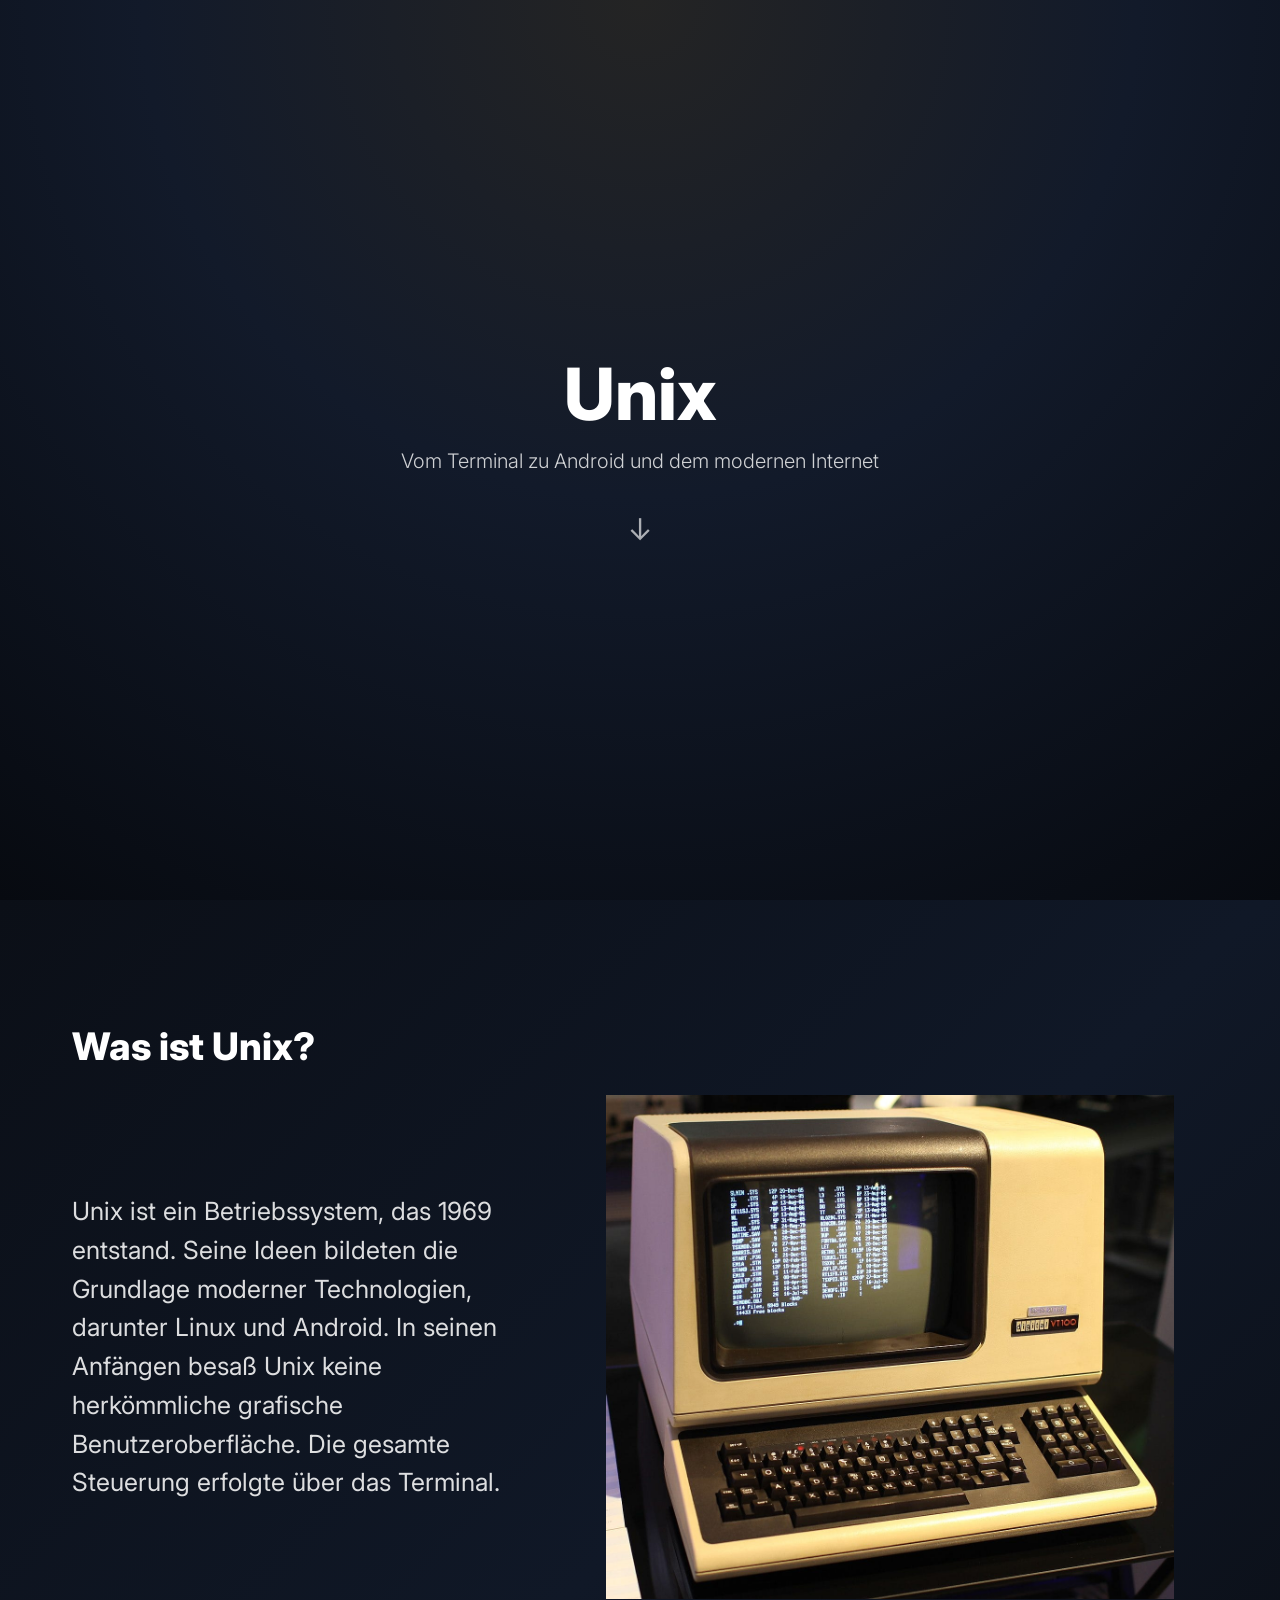
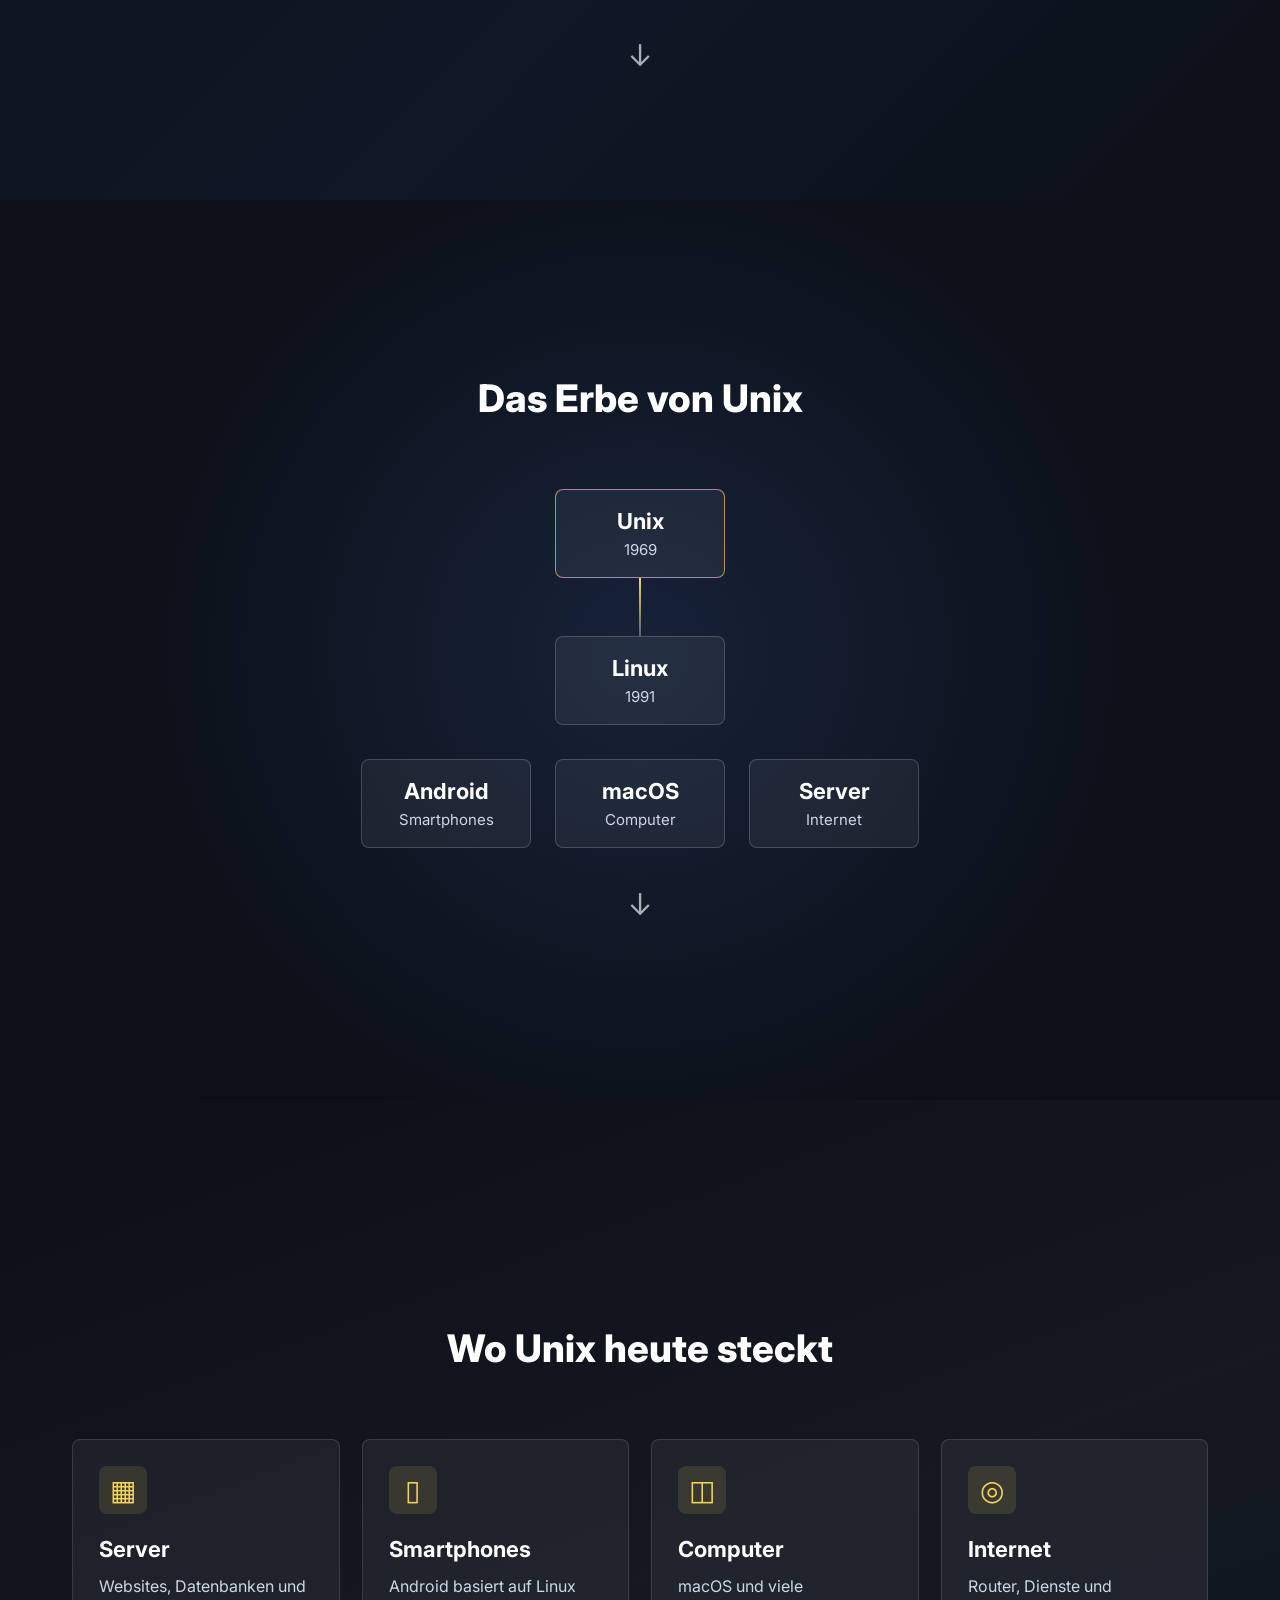
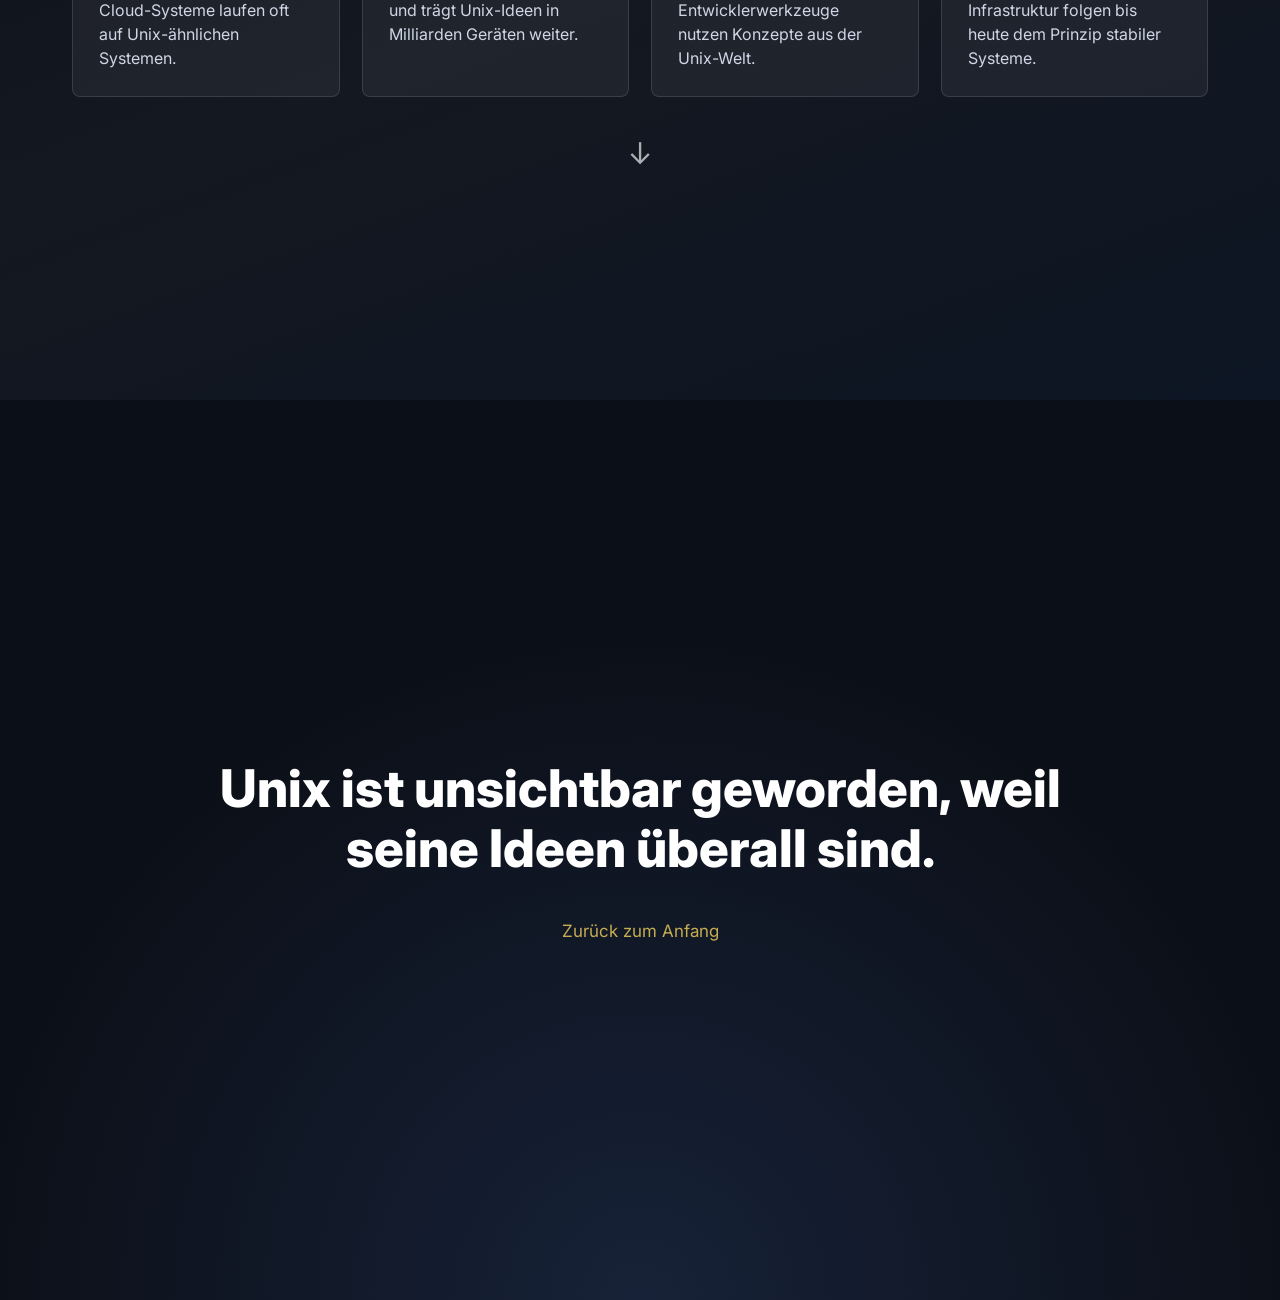
==== index.html @ d76456ea "rename" ====
<!DOCTYPE html>
<html lang="de">
<head>
    <meta charset="UTF-8">
    <meta name="viewport" content="width=device-width, initial-scale=1.0">
    <link rel="preconnect" href="https://fonts.googleapis.com">
    <link rel="preconnect" href="https://fonts.gstatic.com" crossorigin>
    <link href="https://fonts.googleapis.com/css2?family=Inter:wght@300;400;600;800&display=swap" rel="stylesheet">
    <link rel="stylesheet" href="style.css">
    <title>Unix</title>
</head>
<body>
    <section class="hero" id="hero">
        <h1>Unix</h1>
        <p>Vom Terminal zu Android und dem modernen Internet</p>
        <a href="#about" class="arrow" aria-label="Zur naechsten Sektion">&darr;</a>
    </section>

    <section class="about" id="about">
        <h2>Was ist Unix?</h2>
        <div class="about-content">
            <div class="text-box">
                <p>
                    Unix ist ein Betriebssystem, das 1969 entstand.
                    Seine Ideen bildeten die Grundlage moderner Technologien,
                    darunter Linux und Android. In seinen Anf&auml;ngen besa&szlig; Unix
                    keine herk&ouml;mmliche grafische Benutzeroberfl&auml;che. Die gesamte
                    Steuerung erfolgte &uuml;ber das Terminal.
                </p>
            </div>
            <div class="image-box">
                <img src="unix.jpg" alt="Unix Terminal">
            </div>
        </div>
        <a href="#legacy" class="arrow" aria-label="Zur naechsten Sektion">&darr;</a>
    </section>

    <section class="legacy" id="legacy">
        <div class="section-heading">
            
            <h2>Das Erbe von Unix</h2>
        </div>

        <div class="timeline">
            <div class="timeline-node main-node">
                <strong>Unix</strong>
                <span>1969</span>
            </div>
            <div class="timeline-line"></div>
            <div class="timeline-node">
                <strong>Linux</strong>
                <span>1991</span>
            </div>
            <div class="timeline-branches">
                <div class="timeline-node">
                    <strong>Android</strong>
                    <span>Smartphones</span>
                </div>
                <div class="timeline-node">
                    <strong>macOS</strong>
                    <span>Computer</span>
                </div>
                <div class="timeline-node">
                    <strong>Server</strong>
                    <span>Internet</span>
                </div>
            </div>
        </div>

        <a href="#uses" class="arrow" aria-label="Zur naechsten Sektion">&darr;</a>
    </section>

    <section class="uses" id="uses">
        <div class="section-heading">
            <h2>Wo Unix heute steckt</h2>
        </div>

        <div class="use-cards">
            <article class="use-card">
                <div class="card-icon">&#9638;</div>
                <h3>Server</h3>
                <p>Websites, Datenbanken und Cloud-Systeme laufen oft auf Unix-&auml;hnlichen Systemen.</p>
            </article>
            <article class="use-card">
                <div class="card-icon">&#9647;</div>
                <h3>Smartphones</h3>
                <p>Android basiert auf Linux und tr&auml;gt Unix-Ideen in Milliarden Ger&auml;ten weiter.</p>
            </article>
            <article class="use-card">
                <div class="card-icon">&#9707;</div>
                <h3>Computer</h3>
                <p>macOS und viele Entwicklerwerkzeuge nutzen Konzepte aus der Unix-Welt.</p>
            </article>
            <article class="use-card">
                <div class="card-icon">&#9678;</div>
                <h3>Internet</h3>
                <p>Router, Dienste und Infrastruktur folgen bis heute dem Prinzip stabiler Systeme.</p>
            </article>
        </div>

        <a href="#quote" class="arrow" aria-label="Zur naechsten Sektion">&darr;</a>
    </section>

    <section class="quote-section" id="quote">
        <blockquote>
            Unix ist unsichtbar geworden, weil seine Ideen &uuml;berall sind.
        </blockquote>
        <a href="#hero" class="back-link">Zur&uuml;ck zum Anfang</a>
    </section>
</body>
</html>
---- style.css ----
html
{
    scroll-behavior: smooth;
}

body
{
    margin: 0;
    font-family: 'Inter', sans-serif;
    color: white;
    background: #0b0f17;
    box-sizing: border-box;
}

*
{
    box-sizing: inherit;
}

section
{
    min-height: 100vh;
    padding: 48px 72px;
    display: flex;
    flex-direction: column;
    justify-content: center;
    overflow: hidden;
}

.hero
{
    align-items: center;
    text-align: center;
    background: radial-gradient(circle at top, #242424, #121a2a 45%, #070a10 100%);
}

.hero h1
{
    font-size: 72px;
    font-weight: 800;
    margin: 0;
}

.hero p
{
    font-size: 20px;
    font-weight: 300;
    opacity: 0.8;
    margin: 12px 0 0;
    max-width: 560px;
}

.arrow
{
    width: 44px;
    height: 44px;
    margin: 34px auto 0;
    display: flex;
    justify-content: center;
    align-items: center;
    color: white;
    font-size: 30px;
    line-height: 1;
    opacity: 0.65;
    text-decoration: none;
    transition: 0.2s;
}

.arrow:hover,
.back-link:hover
{
    opacity: 1;
    transform: translateY(4px);
}

.about
{
    background: linear-gradient(135deg, #0b0f17 0%, #101827 58%, #0b0f17 100%);
}

.about h2,
.section-heading h2
{
    font-size: 38px;
    font-weight: 800;
    margin: 0;
    margin-bottom: 26px;
    color: white;
}
.about-content
{
    display: flex;
    align-items: center;
    gap: 46px;
}

.text-box
{
    flex: 5;
    max-width: 560px;
}

.text-box p
{
    font-size: 25px;
    line-height: 1.55;
    opacity: 0.86;
    margin: 0;
}

.image-box
{
    flex: 7;
    min-width: 0;
    display: flex;
    justify-content: center;
}

.image-box img
{
    width: 100%;
    max-height: 56vh;
    object-fit: contain;
    border-radius: 8px;
}

.legacy
{
    align-items: center;
    background: radial-gradient(circle at center, #172238 0%, #0b0f17 68%);
    text-align: center;
}

.section-heading
{
    display: flex;
    flex-direction: column;
    align-items: center;
    gap: 8px;
    margin-bottom: 42px;
}

.section-heading span
{
    font-size: 14px;
    font-weight: 800;
    color: #f4d35e;
    opacity: 0.9;
}

.timeline
{
    width: min(960px, 100%);
    display: flex;
    flex-direction: column;
    align-items: center;
}

.timeline-node
{
    min-width: 170px;
    padding: 18px 22px;
    border: 1px solid rgba(255, 255, 255, 0.18);
    border-radius: 8px;
    background: rgba(255, 255, 255, 0.06);
    display: flex;
    flex-direction: column;
    gap: 6px;
}

.timeline-node strong
{
    font-size: 22px;
}

.timeline-node span
{
    font-size: 15px;
    color: #cfd6e6;
}

.main-node
{
    border-color: rgba(244, 211, 94, 0.65);
}

.timeline-line
{
    width: 2px;
    height: 58px;
    background: linear-gradient(#f4d35e, rgba(255, 255, 255, 0.3));
}

.timeline-branches
{
    width: 100%;
    margin-top: 34px;
    display: flex;
    justify-content: center;
    gap: 24px;
}

.uses
{
    background: linear-gradient(160deg, #0b0f17 0%, #141820 52%, #0d1624 100%);
}

.use-cards
{
    display: flex;
    gap: 22px;
    justify-content: center;
    align-items: stretch;
}

.use-card
{
    flex: 1;
    min-height: 250px;
    padding: 26px;
    border: 1px solid rgba(255, 255, 255, 0.12);
    border-radius: 8px;
    background: rgba(255, 255, 255, 0.055);
    display: flex;
    flex-direction: column;
    justify-content: flex-start;
}

.card-icon
{
    width: 48px;
    height: 48px;
    margin-bottom: 22px;
    display: flex;
    justify-content: center;
    align-items: center;
    border-radius: 8px;
    background: rgba(244, 211, 94, 0.12);
    color: #f4d35e;
    font-size: 28px;
}

.use-card h3
{
    font-size: 22px;
    margin: 0 0 12px;
}

.use-card p
{
    font-size: 16px;
    line-height: 1.5;
    margin: 0;
    color: #cfd6e6;
}

.quote-section
{
    align-items: center;
    text-align: center;
    background: radial-gradient(circle at bottom, #172238 0%, #0b0f17 62%);
}

.quote-section blockquote
{
    max-width: 920px;
    margin: 0;
    font-size: 52px;
    line-height: 1.16;
    font-weight: 800;
}

.back-link
{
    margin-top: 42px;
    color: #f4d35e;
    font-size: 17px;
    text-decoration: none;
    opacity: 0.8;
    transition: 0.2s;
}

@media (max-width: 900px)
{
    section
    {
        padding: 36px 24px;
    }

    .hero h1
    {
        font-size: 56px;
    }

    .about-content,
    .timeline-branches,
    .use-cards
    {
        flex-direction: column;
    }

    .about-content
    {
        gap: 28px;
    }

    .text-box
    {
        max-width: none;
    }

    .text-box p
    {
        font-size: 18px;
        line-height: 1.45;
    }

    .image-box img
    {
        max-height: 34vh;
    }

    .timeline-node
    {
        width: 100%;
    }

    .use-card
    {
        min-height: auto;
    }

    .quote-section blockquote
    {
        font-size: 36px;
    }
}
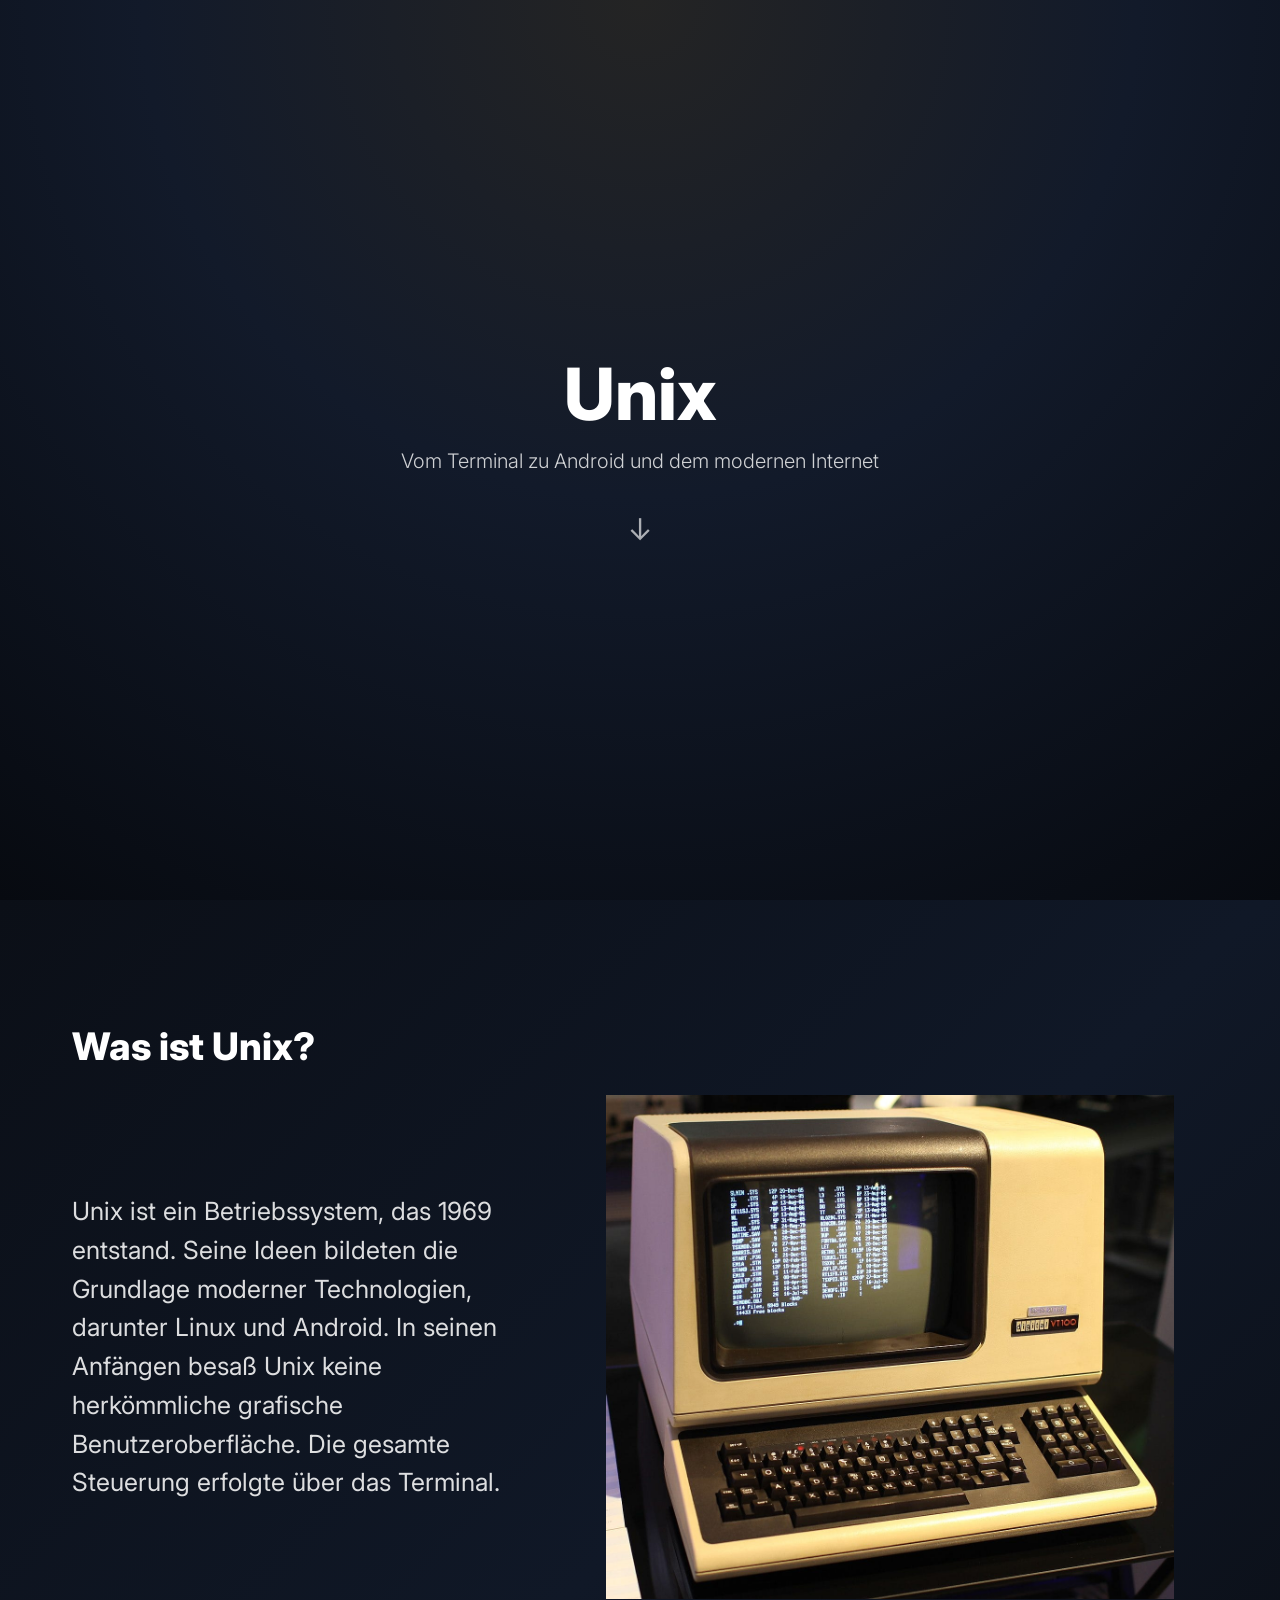
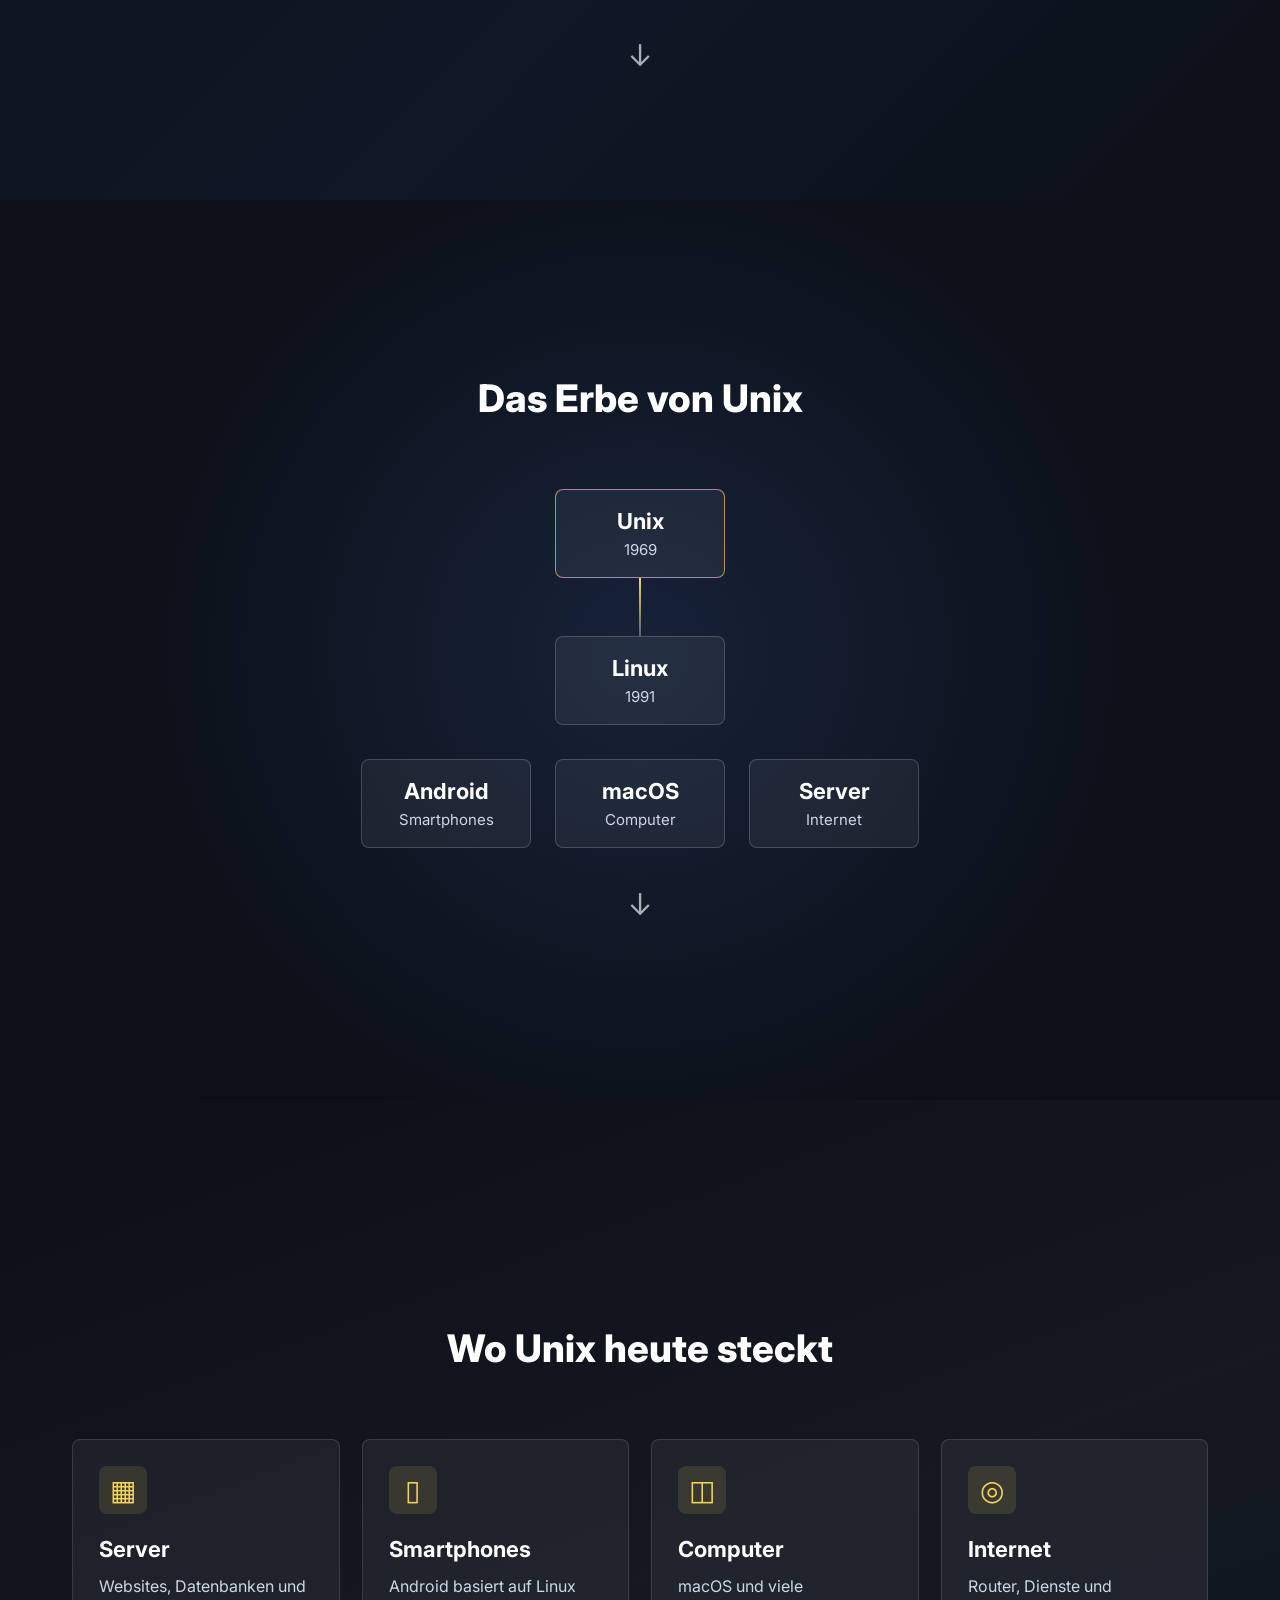
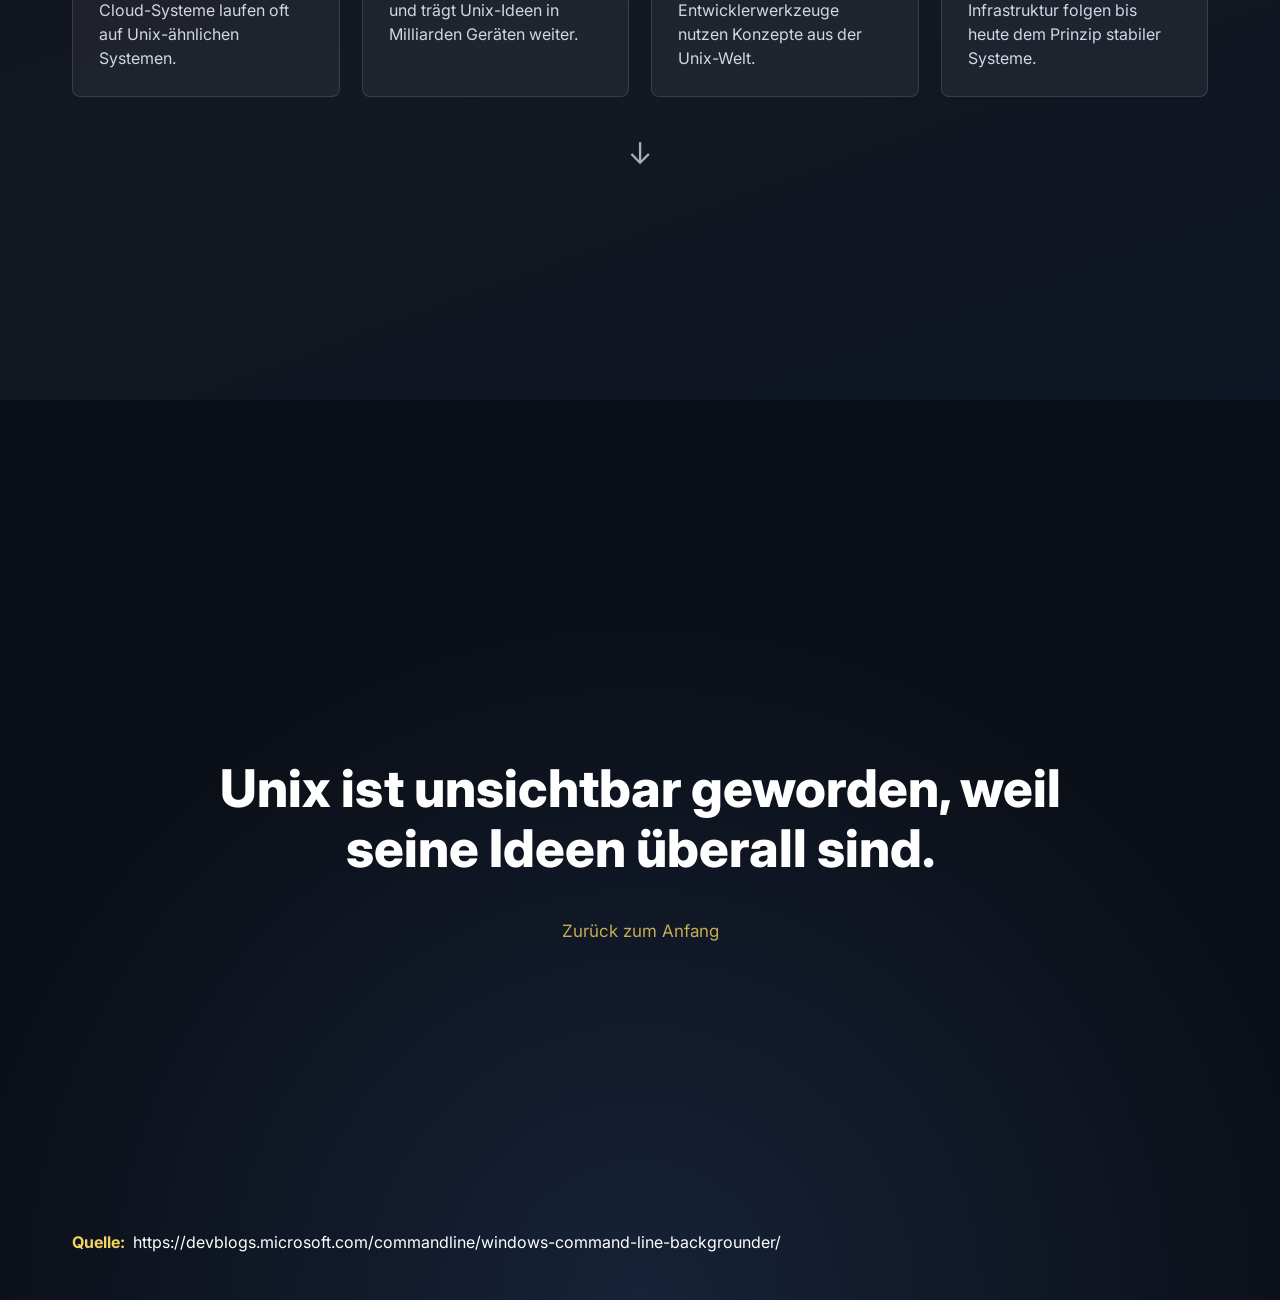
==== commit 8be2db2e: "quelle" ====
--- a/index.html
+++ b/index.html
@@ -106,6 +106,12 @@
             Unix ist unsichtbar geworden, weil seine Ideen &uuml;berall sind.
         </blockquote>
         <a href="#hero" class="back-link">Zur&uuml;ck zum Anfang</a>
+        <div class="quelle">
+            <div class="quelle_inner">
+        <h2>Quelle:</h2>
+        <p>https://devblogs.microsoft.com/commandline/windows-command-line-backgrounder/</p>
+            </div>
+        </div>
     </section>
 </body>
 </html>
--- a/style.css
+++ b/style.css
@@ -256,6 +256,7 @@
 
 .quote-section
 {
+    position: relative;
     align-items: center;
     text-align: center;
     background: radial-gradient(circle at bottom, #172238 0%, #0b0f17 62%);
@@ -334,4 +335,47 @@
     {
         font-size: 36px;
     }
-}
+
+    .quelle
+    {
+        left: 24px;
+        bottom: 36px;
+        max-width: calc(100% - 48px);
+        overflow: hidden;
+    }
+
+    .quelle_inner h2,
+    .quelle_inner p
+    {
+        font-size: 13px;
+    }
+
+}
+.quelle
+{
+    position: absolute;
+    left: 72px;
+    bottom: 48px;
+    z-index: 10;
+}
+
+.quelle_inner
+{
+    display: flex;
+    align-items: baseline;
+    gap: 8px;
+    white-space: nowrap;
+}
+
+.quelle_inner h2,
+.quelle_inner p
+{
+    margin: 0;
+    font-size: 16px;
+    line-height: 1.2;
+}
+
+.quelle_inner h2
+{
+    color: #f4d35e;
+}
